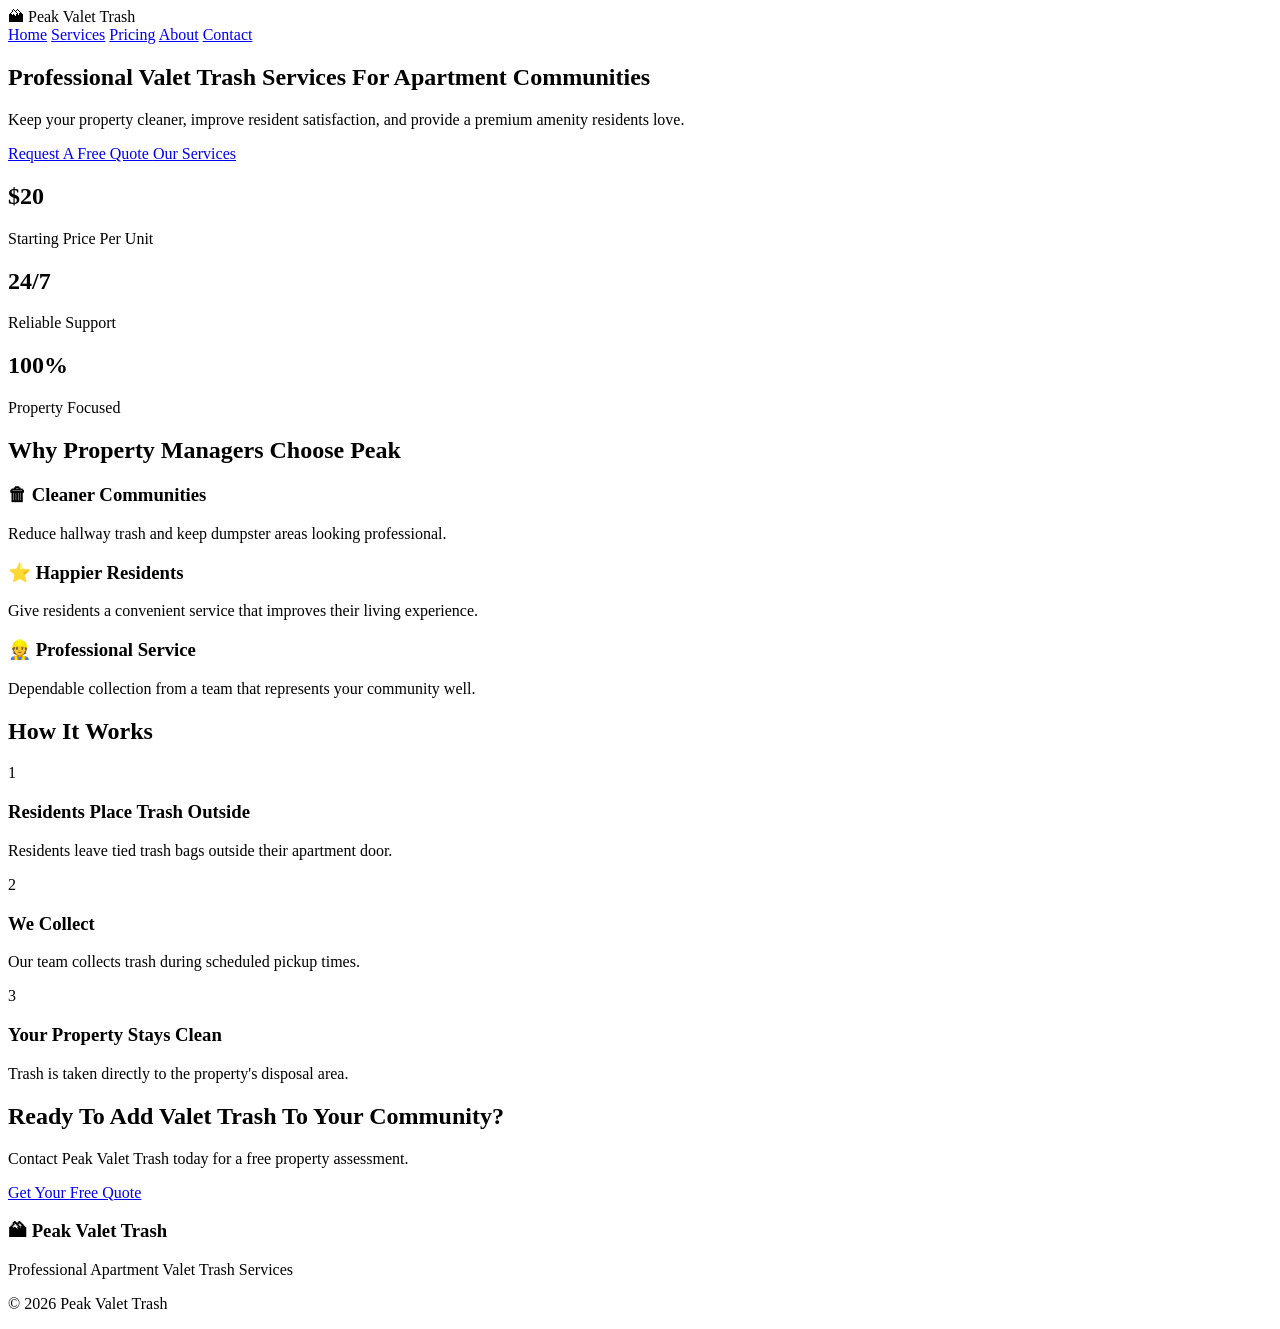
==== index.html @ cb6a3ab1 "Add files via upload" ====
<!DOCTYPE html>
<html lang="en">

<head>

<meta charset="UTF-8">
<meta name="viewport" content="width=device-width, initial-scale=1.0">

<title>Peak Valet Trash | Apartment Valet Trash Services</title>

<link rel="stylesheet" href="css/style.css">

</head>


<body>


<header>

<div class="logo">
🏔 Peak Valet Trash
</div>


<nav>

<a href="index.html">Home</a>
<a href="services.html">Services</a>
<a href="pricing.html">Pricing</a>
<a href="about.html">About</a>
<a href="contact.html">Contact</a>

</nav>

</header>



<section class="hero">


<div class="hero-content">

<h1>
Professional Valet Trash Services For Apartment Communities
</h1>


<p>
Keep your property cleaner, improve resident satisfaction,
and provide a premium amenity residents love.
</p>


<div class="hero-buttons">

<a href="contact.html" class="btn">
Request A Free Quote
</a>


<a href="services.html" class="btn-outline">
Our Services
</a>

</div>


</div>


</section>




<section class="stats">


<div>
<h2>$20</h2>
<p>Starting Price Per Unit</p>
</div>


<div>
<h2>24/7</h2>
<p>Reliable Support</p>
</div>


<div>
<h2>100%</h2>
<p>Property Focused</p>
</div>


</section>




<section class="section">


<h2>
Why Property Managers Choose Peak
</h2>


<div class="cards">


<div class="card">

<h3>
🗑 Cleaner Communities
</h3>

<p>
Reduce hallway trash and keep dumpster areas looking professional.
</p>

</div>



<div class="card">

<h3>
⭐ Happier Residents
</h3>

<p>
Give residents a convenient service that improves their living experience.
</p>

</div>




<div class="card">

<h3>
👷 Professional Service
</h3>

<p>
Dependable collection from a team that represents your community well.
</p>

</div>



</div>


</section>






<section class="dark-section">


<h2>
How It Works
</h2>


<div class="steps">


<div>

<span>1</span>

<h3>
Residents Place Trash Outside
</h3>

<p>
Residents leave tied trash bags outside their apartment door.
</p>

</div>



<div>

<span>2</span>

<h3>
We Collect
</h3>

<p>
Our team collects trash during scheduled pickup times.
</p>

</div>




<div>

<span>3</span>

<h3>
Your Property Stays Clean
</h3>

<p>
Trash is taken directly to the property's disposal area.
</p>

</div>


</div>


</section>






<section class="quote">


<h2>
Ready To Add Valet Trash To Your Community?
</h2>


<p>
Contact Peak Valet Trash today for a free property assessment.
</p>


<a href="contact.html" class="btn">
Get Your Free Quote
</a>


</section>





<footer>


<h3>
🏔 Peak Valet Trash
</h3>


<p>
Professional Apartment Valet Trash Services
</p>


<p>
© 2026 Peak Valet Trash
</p>


</footer>



<script src="js/script.js"></script>


</body>

</html>
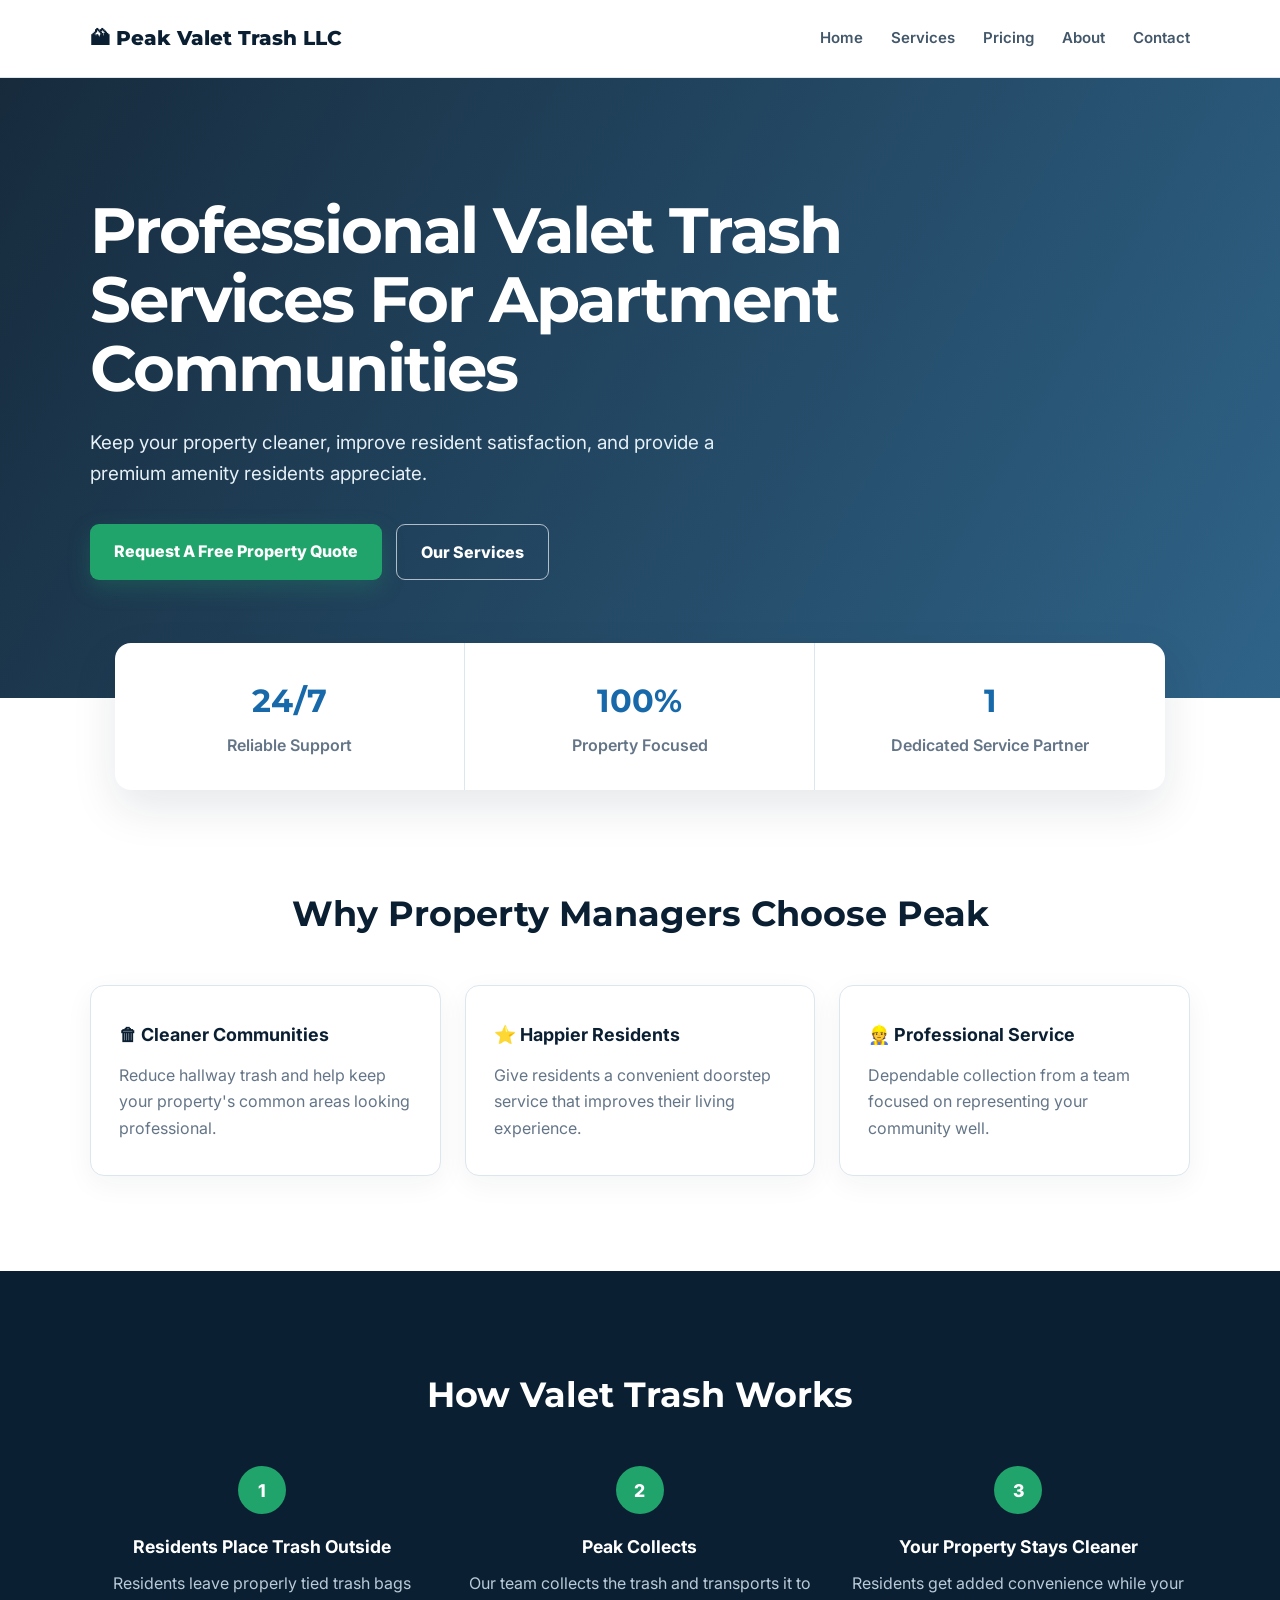
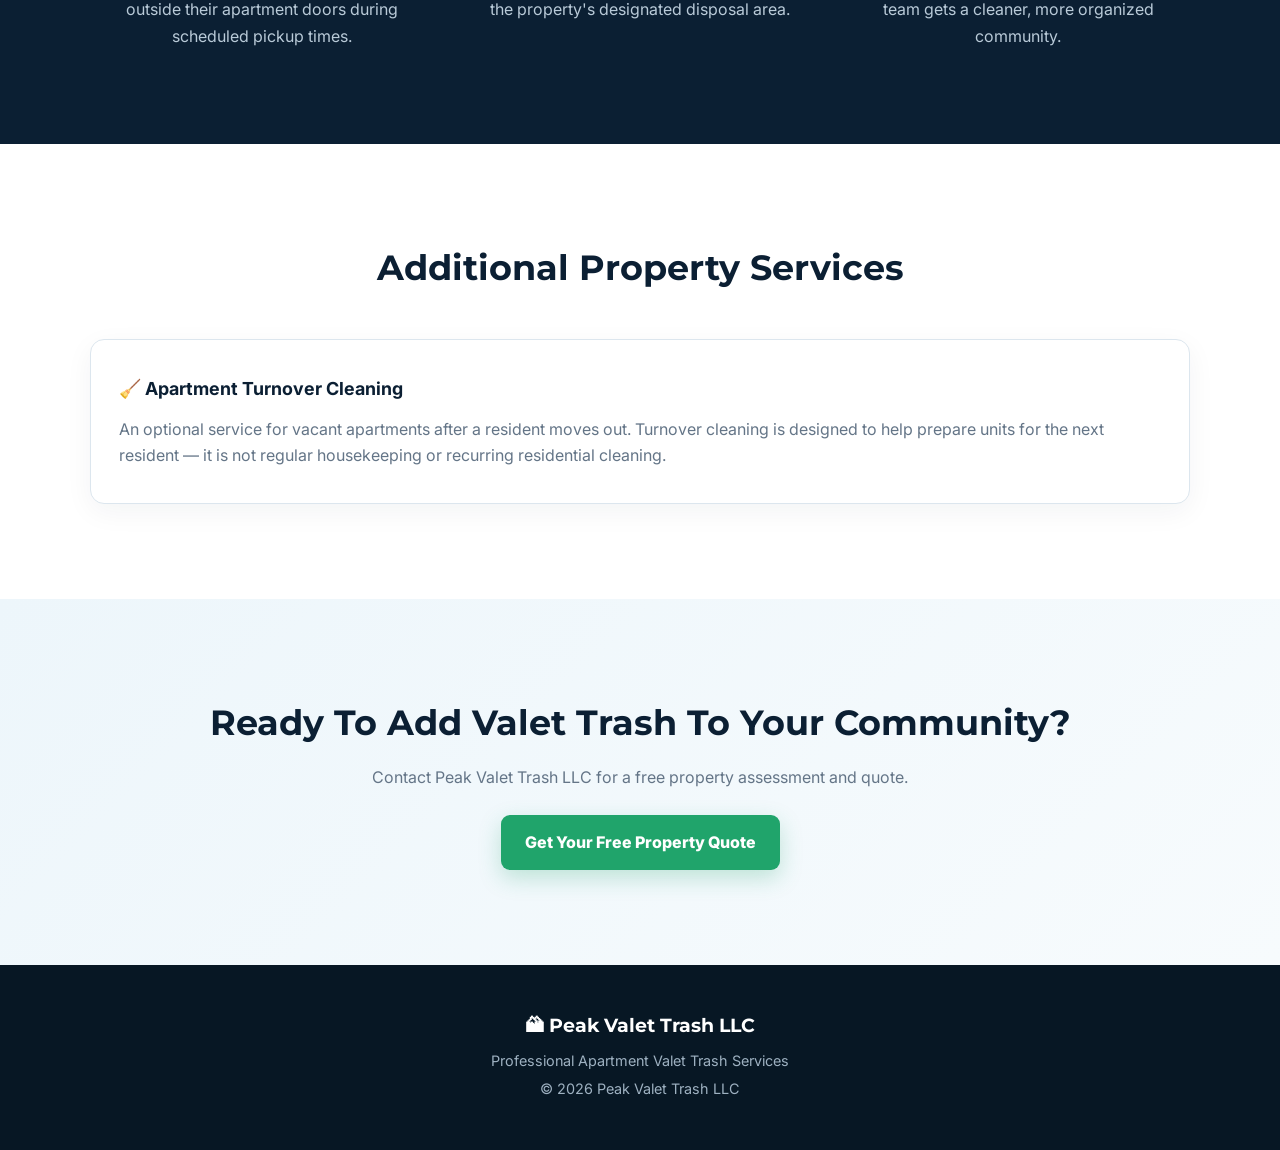
==== commit 580df6fa: "Update index.html for Peak Valet Trash LLC services" ====
--- a/index.html
+++ b/index.html
@@ -1,288 +1,77 @@
-<!DOCTYPE html>
-<html lang="en">
-
-<head>
-
-<meta charset="UTF-8">
-<meta name="viewport" content="width=device-width, initial-scale=1.0">
-
-<title>Peak Valet Trash | Apartment Valet Trash Services</title>
-
-<link rel="stylesheet" href="css/style.css">
-
-</head>
-
-
-<body>
-
-
-<header>
-
-<div class="logo">
-🏔 Peak Valet Trash
-</div>
-
-
-<nav>
-
-<a href="index.html">Home</a>
-<a href="services.html">Services</a>
-<a href="pricing.html">Pricing</a>
-<a href="about.html">About</a>
-<a href="contact.html">Contact</a>
-
-</nav>
-
-</header>
-
-
-
-<section class="hero">
-
-
-<div class="hero-content">
-
-<h1>
-Professional Valet Trash Services For Apartment Communities
-</h1>
-
-
-<p>
-Keep your property cleaner, improve resident satisfaction,
-and provide a premium amenity residents love.
-</p>
-
-
-<div class="hero-buttons">
-
-<a href="contact.html" class="btn">
-Request A Free Quote
-</a>
-
-
-<a href="services.html" class="btn-outline">
-Our Services
-</a>
-
-</div>
-
-
-</div>
-
-
-</section>
-
-
-
-
-<section class="stats">
-
-
-<div>
-<h2>$20</h2>
-<p>Starting Price Per Unit</p>
-</div>
-
-
-<div>
-<h2>24/7</h2>
-<p>Reliable Support</p>
-</div>
-
-
-<div>
-<h2>100%</h2>
-<p>Property Focused</p>
-</div>
-
-
-</section>
-
-
-
-
-<section class="section">
-
-
-<h2>
-Why Property Managers Choose Peak
-</h2>
-
-
-<div class="cards">
-
-
-<div class="card">
-
-<h3>
-🗑 Cleaner Communities
-</h3>
-
-<p>
-Reduce hallway trash and keep dumpster areas looking professional.
-</p>
-
-</div>
-
-
-
-<div class="card">
-
-<h3>
-⭐ Happier Residents
-</h3>
-
-<p>
-Give residents a convenient service that improves their living experience.
-</p>
-
-</div>
-
-
-
-
-<div class="card">
-
-<h3>
-👷 Professional Service
-</h3>
-
-<p>
-Dependable collection from a team that represents your community well.
-</p>
-
-</div>
-
-
-
-</div>
-
-
-</section>
-
-
-
-
-
-
-<section class="dark-section">
-
-
-<h2>
-How It Works
-</h2>
-
-
-<div class="steps">
-
-
-<div>
-
-<span>1</span>
-
-<h3>
-Residents Place Trash Outside
-</h3>
-
-<p>
-Residents leave tied trash bags outside their apartment door.
-</p>
-
-</div>
-
-
-
-<div>
-
-<span>2</span>
-
-<h3>
-We Collect
-</h3>
-
-<p>
-Our team collects trash during scheduled pickup times.
-</p>
-
-</div>
-
-
-
-
-<div>
-
-<span>3</span>
-
-<h3>
-Your Property Stays Clean
-</h3>
-
-<p>
-Trash is taken directly to the property's disposal area.
-</p>
-
-</div>
-
-
-</div>
-
-
-</section>
-
-
-
-
-
-
-<section class="quote">
-
-
-<h2>
-Ready To Add Valet Trash To Your Community?
-</h2>
-
-
-<p>
-Contact Peak Valet Trash today for a free property assessment.
-</p>
-
-
-<a href="contact.html" class="btn">
-Get Your Free Quote
-</a>
-
-
-</section>
-
-
-
-
-
-<footer>
-
-
-<h3>
-🏔 Peak Valet Trash
-</h3>
-
-
-<p>
-Professional Apartment Valet Trash Services
-</p>
-
-
-<p>
-© 2026 Peak Valet Trash
-</p>
-
-
-</footer>
-
-
-
-<script src="js/script.js"></script>
-
-
-</body>
-
-</html>
+<!DOCTYPE html>
+<html lang="en">
+<head>
+<meta charset="UTF-8">
+<meta name="viewport" content="width=device-width, initial-scale=1.0">
+<title>Peak Valet Trash LLC | Apartment Valet Trash Services</title>
+<link rel="stylesheet" href="css/style.css">
+</head>
+<body>
+<header>
+<div class="logo">🏔 Peak Valet Trash LLC</div>
+<nav>
+<a href="index.html">Home</a>
+<a href="services.html">Services</a>
+<a href="pricing.html">Pricing</a>
+<a href="about.html">About</a>
+<a href="contact.html">Contact</a>
+</nav>
+</header>
+
+<section class="hero">
+<div class="hero-content">
+<h1>Professional Valet Trash Services For Apartment Communities</h1>
+<p>Keep your property cleaner, improve resident satisfaction, and provide a premium amenity residents appreciate.</p>
+<div class="hero-buttons">
+<a href="contact.html" class="btn">Request A Free Property Quote</a>
+<a href="services.html" class="btn-outline">Our Services</a>
+</div>
+</div>
+</section>
+
+<section class="stats">
+<div><h2>24/7</h2><p>Reliable Support</p></div>
+<div><h2>100%</h2><p>Property Focused</p></div>
+<div><h2>1</h2><p>Dedicated Service Partner</p></div>
+</section>
+
+<section class="section">
+<h2>Why Property Managers Choose Peak</h2>
+<div class="cards">
+<div class="card"><h3>🗑 Cleaner Communities</h3><p>Reduce hallway trash and help keep your property's common areas looking professional.</p></div>
+<div class="card"><h3>⭐ Happier Residents</h3><p>Give residents a convenient doorstep service that improves their living experience.</p></div>
+<div class="card"><h3>👷 Professional Service</h3><p>Dependable collection from a team focused on representing your community well.</p></div>
+</div>
+</section>
+
+<section class="dark-section">
+<h2>How Valet Trash Works</h2>
+<div class="steps">
+<div><span>1</span><h3>Residents Place Trash Outside</h3><p>Residents leave properly tied trash bags outside their apartment doors during scheduled pickup times.</p></div>
+<div><span>2</span><h3>Peak Collects</h3><p>Our team collects the trash and transports it to the property's designated disposal area.</p></div>
+<div><span>3</span><h3>Your Property Stays Cleaner</h3><p>Residents get added convenience while your team gets a cleaner, more organized community.</p></div>
+</div>
+</section>
+
+<section class="section">
+<h2>Additional Property Services</h2>
+<div class="card">
+<h3>🧹 Apartment Turnover Cleaning</h3>
+<p>An optional service for vacant apartments after a resident moves out. Turnover cleaning is designed to help prepare units for the next resident — it is not regular housekeeping or recurring residential cleaning.</p>
+</div>
+</section>
+
+<section class="quote">
+<h2>Ready To Add Valet Trash To Your Community?</h2>
+<p>Contact Peak Valet Trash LLC for a free property assessment and quote.</p>
+<a href="contact.html" class="btn">Get Your Free Property Quote</a>
+</section>
+
+<footer>
+<h3>🏔 Peak Valet Trash LLC</h3>
+<p>Professional Apartment Valet Trash Services</p>
+<p>© 2026 Peak Valet Trash LLC</p>
+</footer>
+<script src="js/script.js"></script>
+</body>
+</html>
--- a/css/style.css
+++ b/css/style.css
@@ -0,0 +1,76 @@
+@import url('https://fonts.googleapis.com/css2?family=Inter:wght@400;500;600;700;800&family=Montserrat:wght@700;800&display=swap');
+
+:root{
+  --navy:#0b1f33;
+  --blue:#1769aa;
+  --light:#f4f8fb;
+  --white:#fff;
+  --text:#233547;
+  --muted:#647587;
+  --line:#dce6ee;
+  --accent:#20a46b;
+  --shadow:0 18px 45px rgba(11,31,51,.10);
+}
+*{box-sizing:border-box;margin:0;padding:0}
+html{scroll-behavior:smooth}
+body{font-family:Inter,Arial,sans-serif;color:var(--text);background:#fff;line-height:1.65}
+a{text-decoration:none;color:inherit}
+header{height:78px;display:flex;align-items:center;justify-content:space-between;padding:0 7%;background:rgba(255,255,255,.97);border-bottom:1px solid var(--line);position:sticky;top:0;z-index:20;backdrop-filter:blur(10px)}
+.logo{font-family:Montserrat,sans-serif;font-size:1.25rem;font-weight:800;color:var(--navy);white-space:nowrap}
+nav{display:flex;gap:28px;align-items:center}
+nav a{font-weight:600;color:#43576a;font-size:.94rem;transition:.2s}
+nav a:hover{color:var(--blue)}
+.hero{min-height:620px;display:flex;align-items:center;padding:90px 7%;background:linear-gradient(120deg,rgba(8,29,48,.94),rgba(18,78,120,.88)),url('../images/apartment.jpg') center/cover}
+.hero-content{max-width:760px;color:white}
+.hero h1{font-family:Montserrat,sans-serif;font-size:clamp(2.5rem,5vw,4.5rem);line-height:1.08;letter-spacing:-2px;margin-bottom:24px}
+.hero p{font-size:1.18rem;color:#e6f0f7;max-width:650px;margin-bottom:34px}
+.hero-buttons{display:flex;gap:14px;flex-wrap:wrap}
+.btn,.btn-outline{display:inline-block;padding:14px 24px;border-radius:9px;font-weight:800;transition:.2s}
+.btn{background:var(--accent);color:#fff;box-shadow:0 8px 22px rgba(32,164,107,.25)}
+.btn:hover{transform:translateY(-2px);filter:brightness(1.05)}
+.btn-outline{border:1px solid rgba(255,255,255,.65);color:#fff}
+.btn-outline:hover{background:#fff;color:var(--navy)}
+.stats{display:grid;grid-template-columns:repeat(3,1fr);max-width:1050px;margin:-55px auto 0;position:relative;background:#fff;border-radius:16px;box-shadow:var(--shadow);overflow:hidden}
+.stats div{padding:32px;text-align:center;border-right:1px solid var(--line)}
+.stats div:last-child{border:0}
+.stats h2{font-family:Montserrat,sans-serif;font-size:2rem;color:var(--blue);margin-bottom:4px}
+.stats p{color:var(--muted);font-weight:600}
+.section,.dark-section,.quote{padding:95px 7%;text-align:center}
+.section h2,.dark-section h2,.quote h2{font-family:Montserrat,sans-serif;font-size:2.2rem;color:var(--navy);margin-bottom:42px}
+.cards{max-width:1100px;margin:auto;display:grid;grid-template-columns:repeat(3,1fr);gap:24px}
+.card{padding:34px 28px;border:1px solid var(--line);border-radius:14px;text-align:left;background:#fff;box-shadow:0 8px 28px rgba(11,31,51,.05);transition:.2s}
+.card:hover{transform:translateY(-5px);box-shadow:var(--shadow)}
+.card h3{font-size:1.12rem;color:var(--navy);margin-bottom:12px}
+.card p{color:var(--muted)}
+.dark-section{background:var(--navy);color:#fff}
+.dark-section h2{color:#fff}
+.steps{max-width:1100px;margin:auto;display:grid;grid-template-columns:repeat(3,1fr);gap:35px}
+.steps div{position:relative}
+.steps span{display:inline-flex;width:48px;height:48px;align-items:center;justify-content:center;border-radius:50%;background:var(--accent);font-weight:800;font-size:1.1rem;margin-bottom:18px}
+.steps h3{font-size:1.1rem;margin-bottom:9px}
+.steps p{color:#b9cad8}
+.quote{background:linear-gradient(135deg,#edf6fb,#f7fbfd)}
+.quote h2{margin-bottom:12px}
+.quote p{color:var(--muted);margin-bottom:25px}
+footer{background:#071724;color:#9eb1c1;text-align:center;padding:45px 7%}
+footer h3{font-family:Montserrat,sans-serif;color:#fff;font-size:1.2rem;margin-bottom:8px}
+footer p{font-size:.9rem;margin:4px}
+@media(max-width:800px){
+ header{height:auto;min-height:72px;padding:16px 5%;align-items:flex-start;gap:15px}
+ nav{gap:10px 16px;flex-wrap:wrap;justify-content:flex-end}
+ nav a{font-size:.82rem}
+ .hero{min-height:570px;padding:75px 6%}
+ .hero h1{letter-spacing:-1px}
+ .stats{margin:0 5%;grid-template-columns:1fr}
+ .stats div{border-right:0;border-bottom:1px solid var(--line);padding:22px}
+ .cards,.steps{grid-template-columns:1fr}
+ .section,.dark-section,.quote{padding:70px 6%}
+}
+@media(max-width:520px){
+ header{display:block;text-align:center}
+ .logo{margin-bottom:10px}
+ nav{justify-content:center}
+ .hero-buttons{flex-direction:column;align-items:stretch}
+ .btn,.btn-outline{text-align:center}
+ .hero p{font-size:1rem}
+}
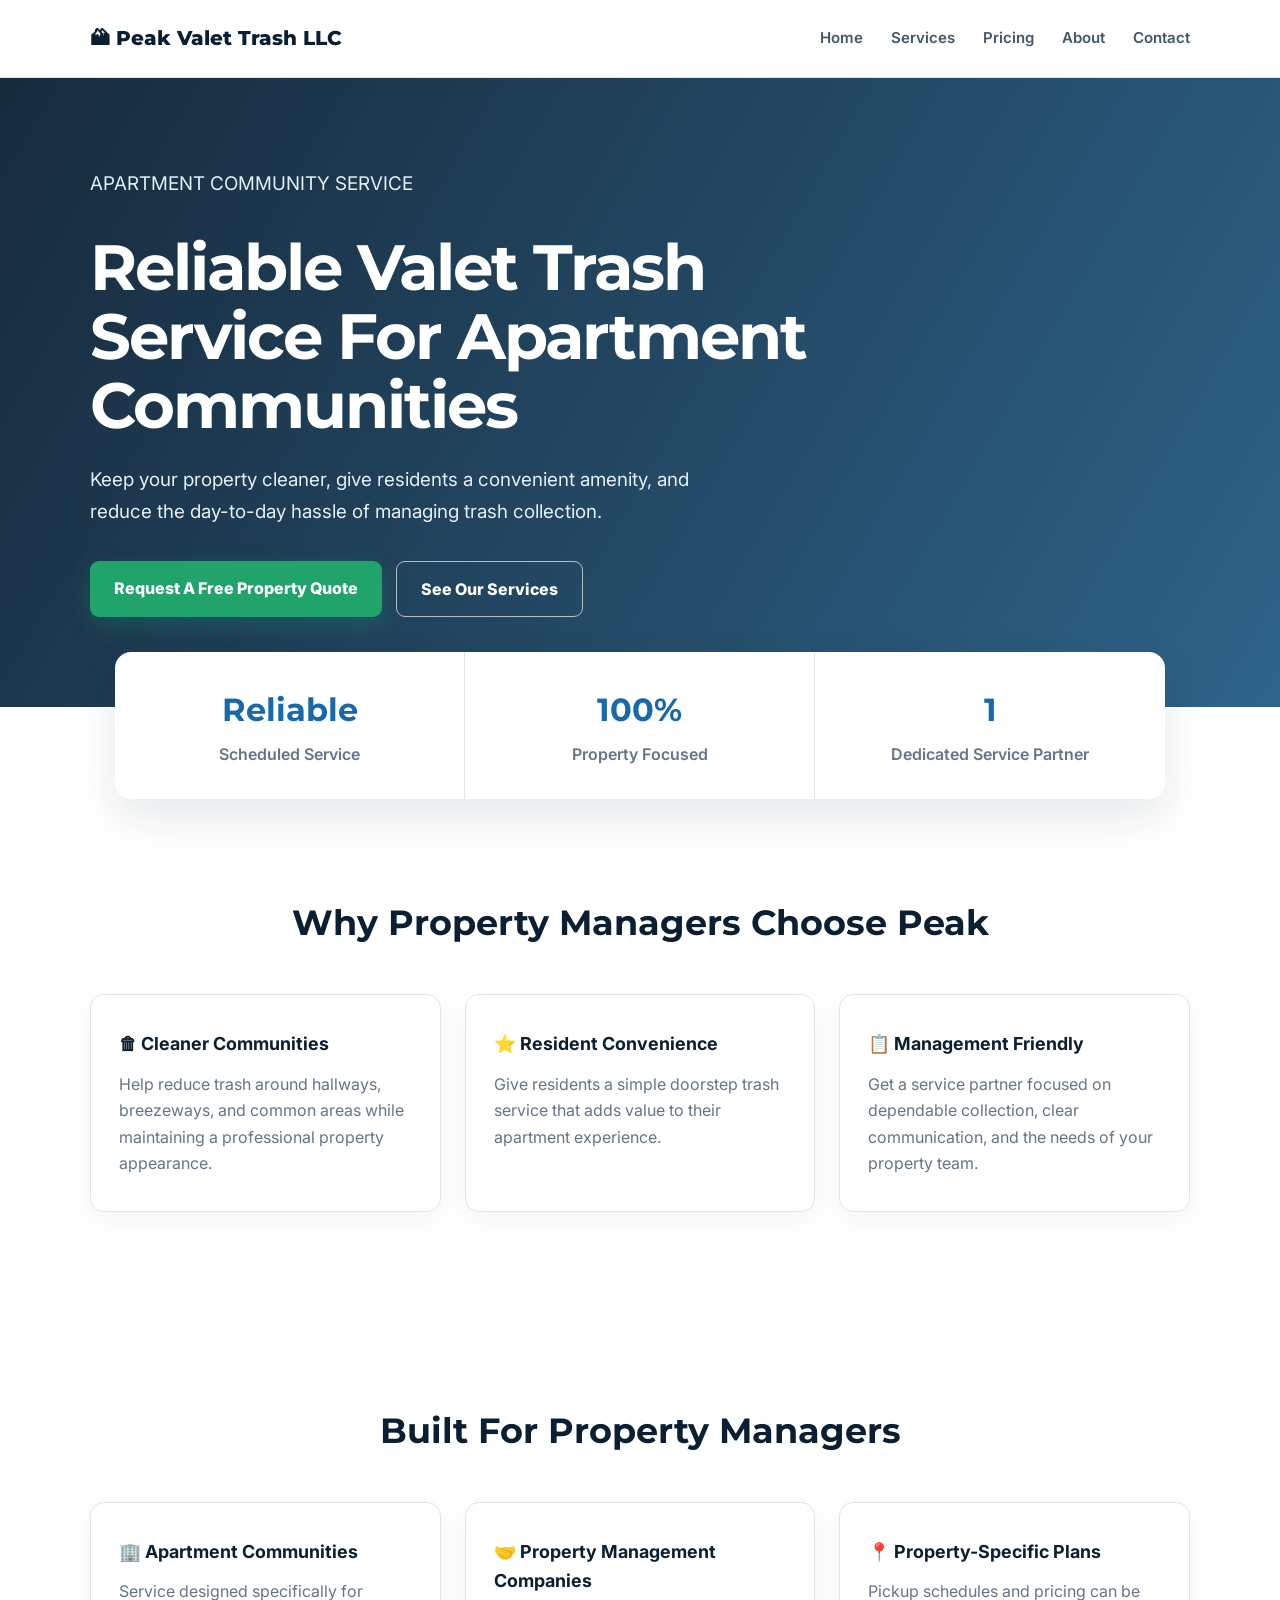
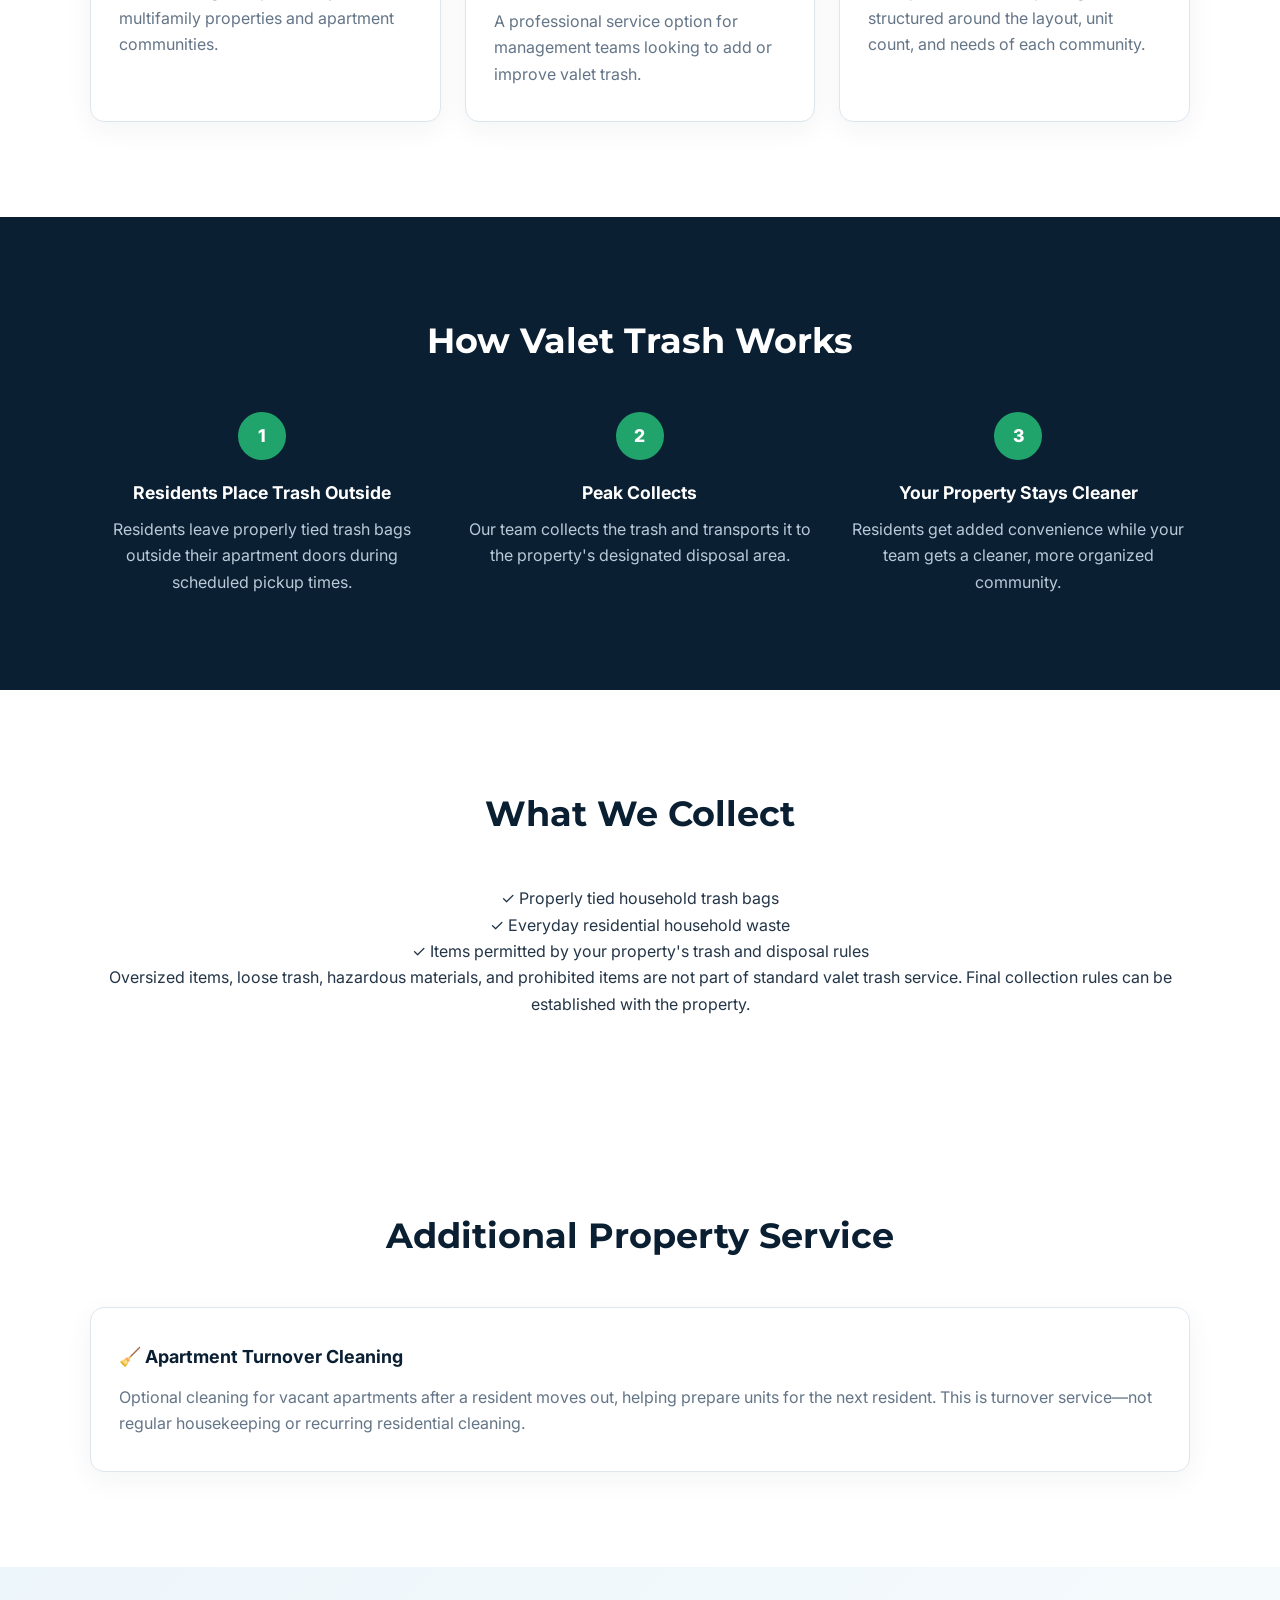
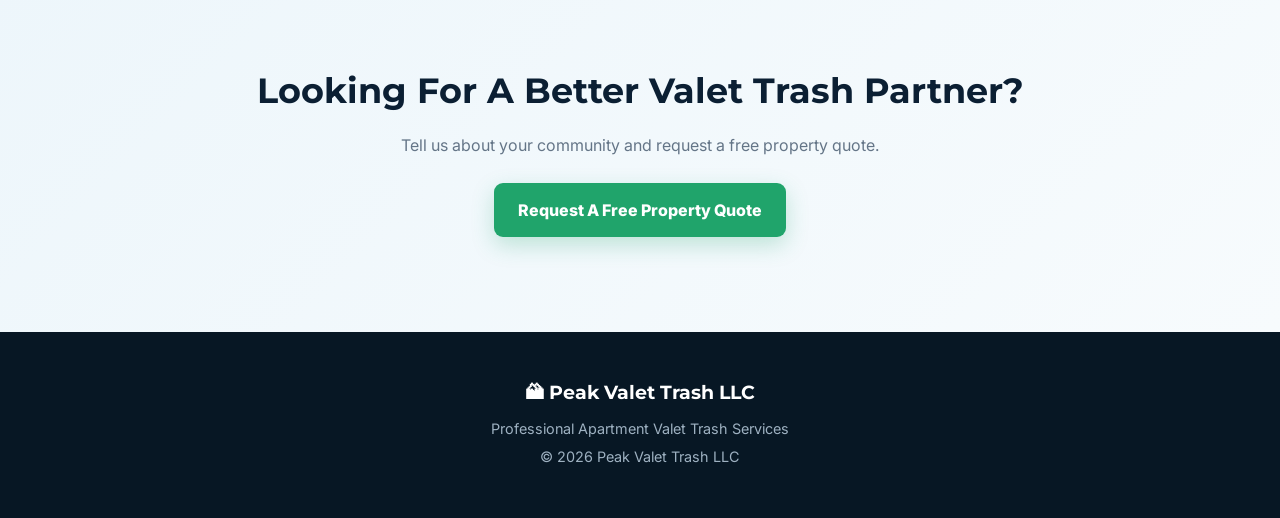
==== commit 32eb0fad: "Strengthen homepage for apartment property managers" ====
--- a/index.html
+++ b/index.html
@@ -20,17 +20,18 @@
 
 <section class="hero">
 <div class="hero-content">
-<h1>Professional Valet Trash Services For Apartment Communities</h1>
-<p>Keep your property cleaner, improve resident satisfaction, and provide a premium amenity residents appreciate.</p>
+<p class="eyebrow">APARTMENT COMMUNITY SERVICE</p>
+<h1>Reliable Valet Trash Service For Apartment Communities</h1>
+<p>Keep your property cleaner, give residents a convenient amenity, and reduce the day-to-day hassle of managing trash collection.</p>
 <div class="hero-buttons">
 <a href="contact.html" class="btn">Request A Free Property Quote</a>
-<a href="services.html" class="btn-outline">Our Services</a>
+<a href="services.html" class="btn-outline">See Our Services</a>
 </div>
 </div>
 </section>
 
 <section class="stats">
-<div><h2>24/7</h2><p>Reliable Support</p></div>
+<div><h2>Reliable</h2><p>Scheduled Service</p></div>
 <div><h2>100%</h2><p>Property Focused</p></div>
 <div><h2>1</h2><p>Dedicated Service Partner</p></div>
 </section>
@@ -38,9 +39,18 @@
 <section class="section">
 <h2>Why Property Managers Choose Peak</h2>
 <div class="cards">
-<div class="card"><h3>🗑 Cleaner Communities</h3><p>Reduce hallway trash and help keep your property's common areas looking professional.</p></div>
-<div class="card"><h3>⭐ Happier Residents</h3><p>Give residents a convenient doorstep service that improves their living experience.</p></div>
-<div class="card"><h3>👷 Professional Service</h3><p>Dependable collection from a team focused on representing your community well.</p></div>
+<div class="card"><h3>🗑 Cleaner Communities</h3><p>Help reduce trash around hallways, breezeways, and common areas while maintaining a professional property appearance.</p></div>
+<div class="card"><h3>⭐ Resident Convenience</h3><p>Give residents a simple doorstep trash service that adds value to their apartment experience.</p></div>
+<div class="card"><h3>📋 Management Friendly</h3><p>Get a service partner focused on dependable collection, clear communication, and the needs of your property team.</p></div>
+</div>
+</section>
+
+<section class="section light-section">
+<h2>Built For Property Managers</h2>
+<div class="cards">
+<div class="card"><h3>🏢 Apartment Communities</h3><p>Service designed specifically for multifamily properties and apartment communities.</p></div>
+<div class="card"><h3>🤝 Property Management Companies</h3><p>A professional service option for management teams looking to add or improve valet trash.</p></div>
+<div class="card"><h3>📍 Property-Specific Plans</h3><p>Pickup schedules and pricing can be structured around the layout, unit count, and needs of each community.</p></div>
 </div>
 </section>
 
@@ -54,17 +64,27 @@
 </section>
 
 <section class="section">
-<h2>Additional Property Services</h2>
-<div class="card">
+<h2>What We Collect</h2>
+<div class="collection-list">
+<div>✓ Properly tied household trash bags</div>
+<div>✓ Everyday residential household waste</div>
+<div>✓ Items permitted by your property's trash and disposal rules</div>
+</div>
+<p class="section-note">Oversized items, loose trash, hazardous materials, and prohibited items are not part of standard valet trash service. Final collection rules can be established with the property.</p>
+</section>
+
+<section class="section light-section">
+<h2>Additional Property Service</h2>
+<div class="card centered-card">
 <h3>🧹 Apartment Turnover Cleaning</h3>
-<p>An optional service for vacant apartments after a resident moves out. Turnover cleaning is designed to help prepare units for the next resident — it is not regular housekeeping or recurring residential cleaning.</p>
+<p>Optional cleaning for vacant apartments after a resident moves out, helping prepare units for the next resident. This is turnover service—not regular housekeeping or recurring residential cleaning.</p>
 </div>
 </section>
 
 <section class="quote">
-<h2>Ready To Add Valet Trash To Your Community?</h2>
-<p>Contact Peak Valet Trash LLC for a free property assessment and quote.</p>
-<a href="contact.html" class="btn">Get Your Free Property Quote</a>
+<h2>Looking For A Better Valet Trash Partner?</h2>
+<p>Tell us about your community and request a free property quote.</p>
+<a href="contact.html" class="btn">Request A Free Property Quote</a>
 </section>
 
 <footer>
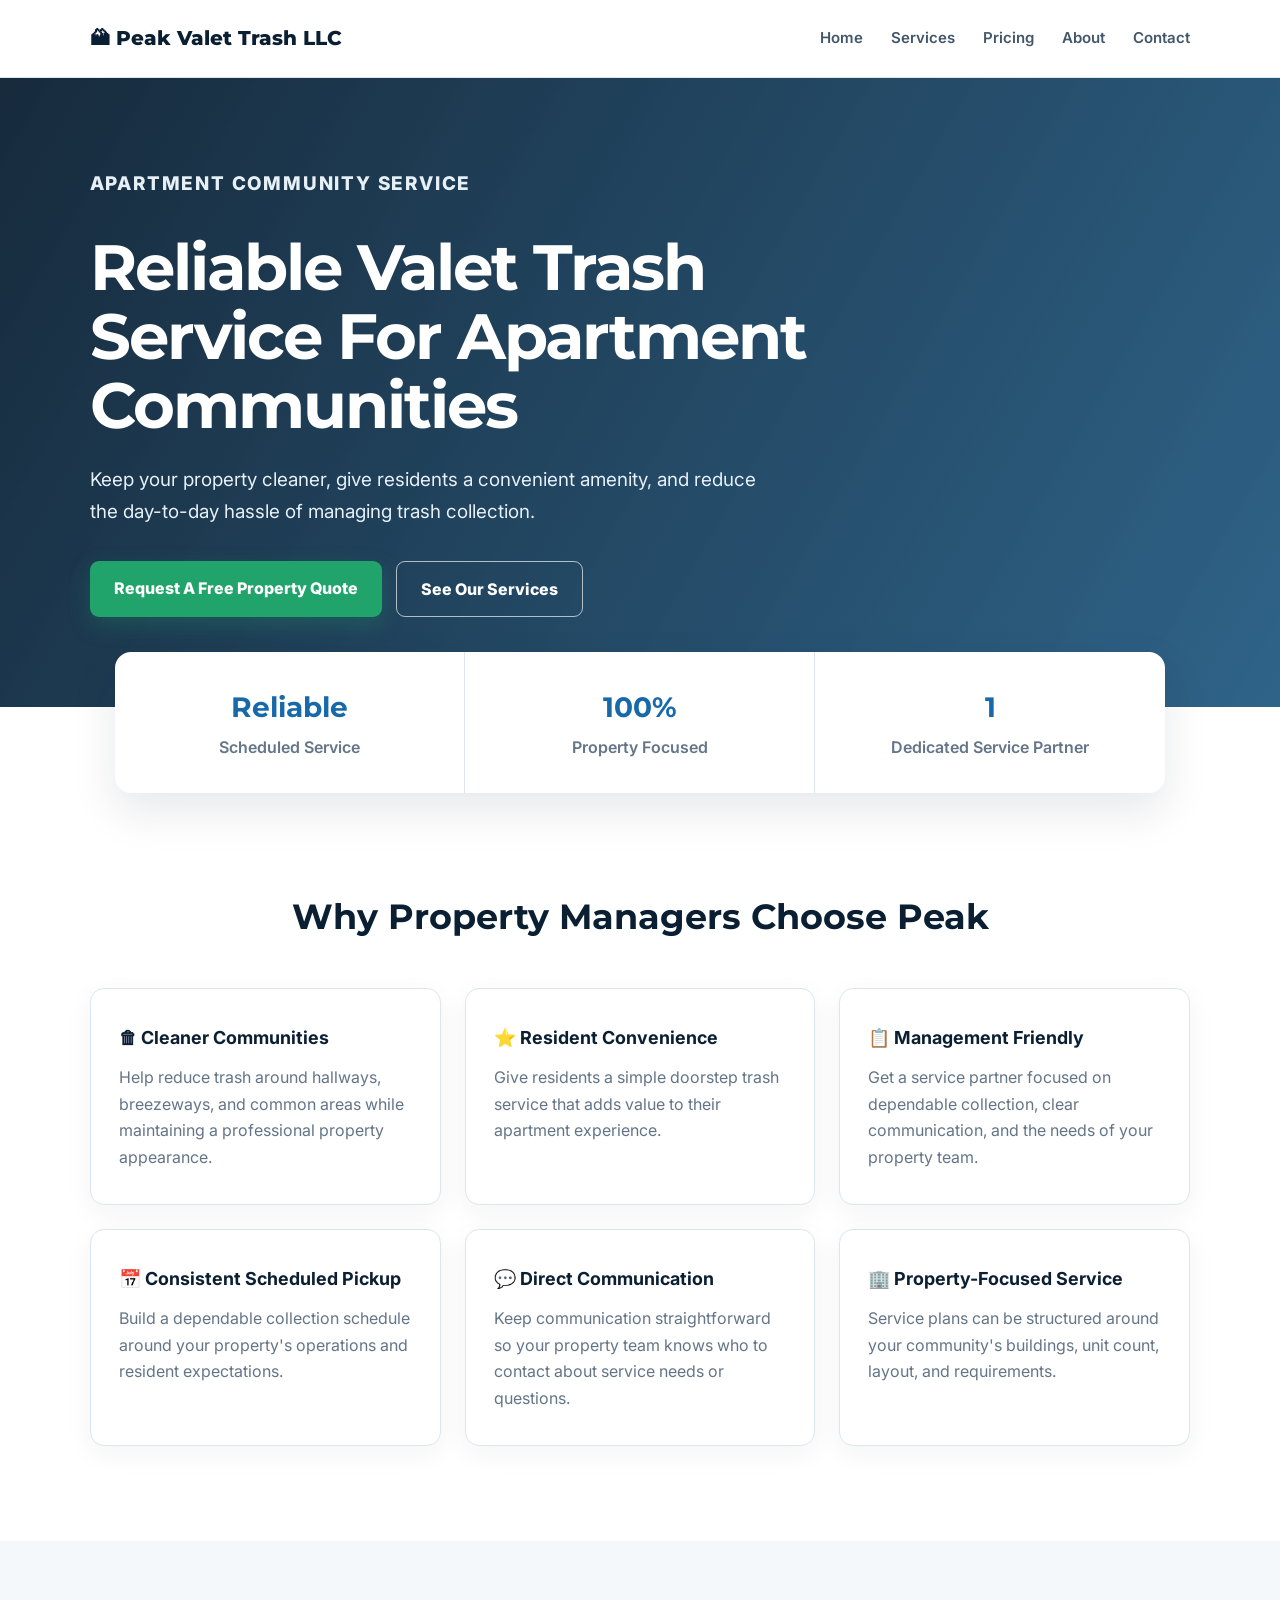
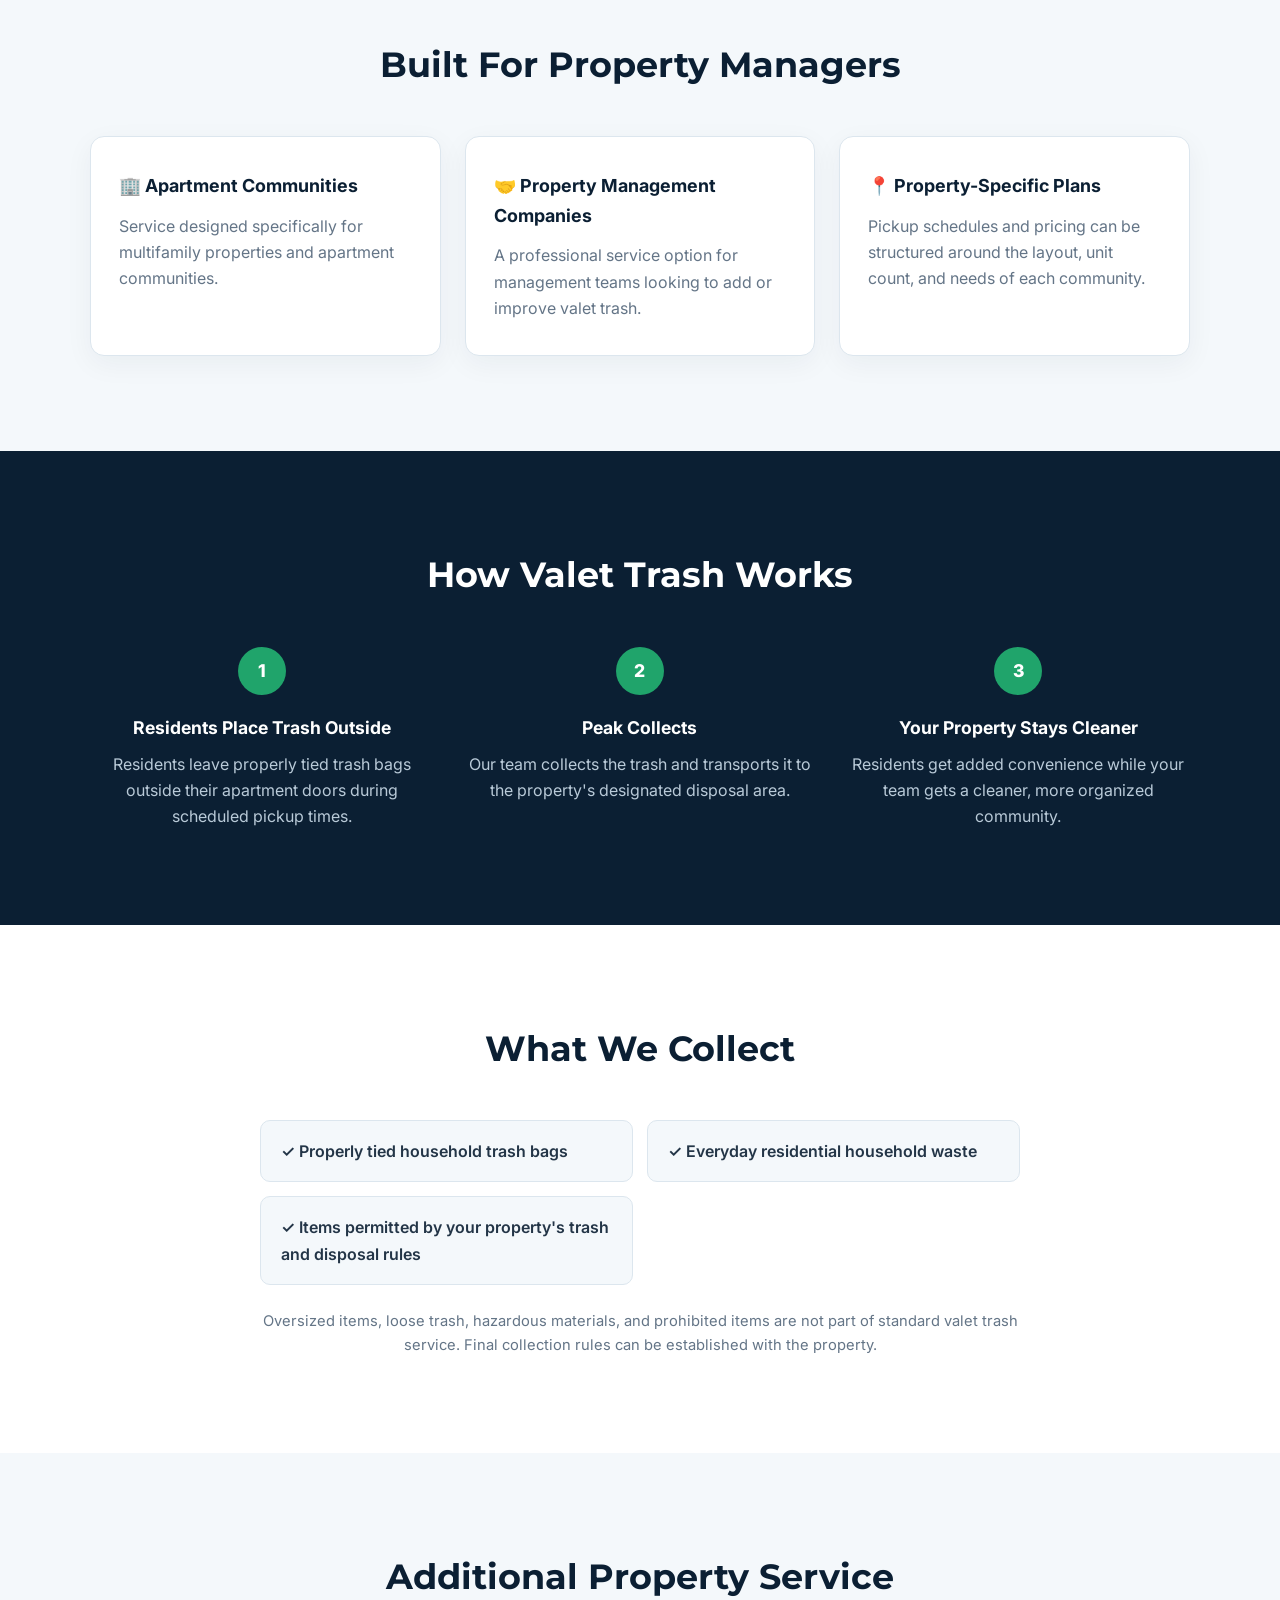
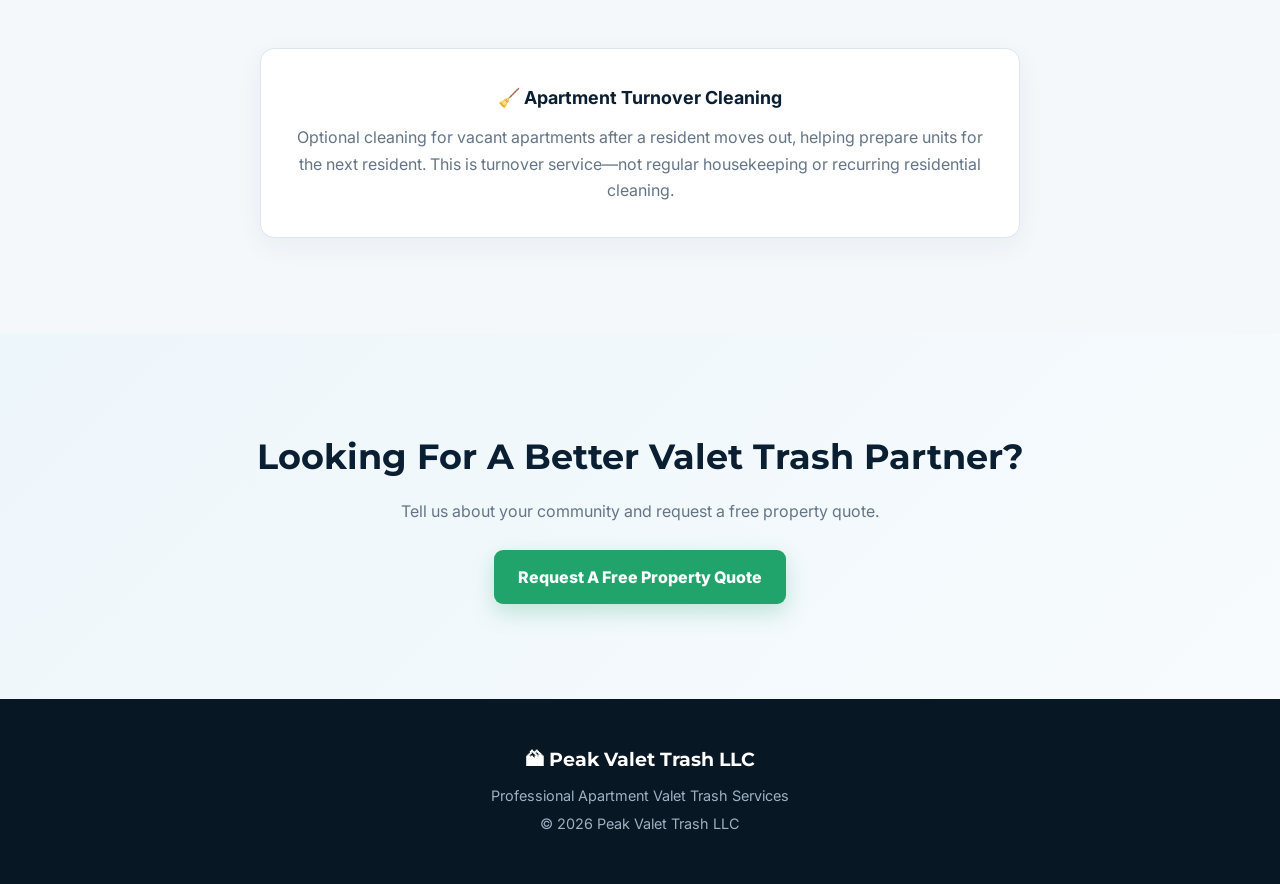
==== commit 30312403: "Strengthen property manager benefits" ====
--- a/index.html
+++ b/index.html
@@ -42,6 +42,9 @@
 <div class="card"><h3>🗑 Cleaner Communities</h3><p>Help reduce trash around hallways, breezeways, and common areas while maintaining a professional property appearance.</p></div>
 <div class="card"><h3>⭐ Resident Convenience</h3><p>Give residents a simple doorstep trash service that adds value to their apartment experience.</p></div>
 <div class="card"><h3>📋 Management Friendly</h3><p>Get a service partner focused on dependable collection, clear communication, and the needs of your property team.</p></div>
+<div class="card"><h3>📅 Consistent Scheduled Pickup</h3><p>Build a dependable collection schedule around your property's operations and resident expectations.</p></div>
+<div class="card"><h3>💬 Direct Communication</h3><p>Keep communication straightforward so your property team knows who to contact about service needs or questions.</p></div>
+<div class="card"><h3>🏢 Property-Focused Service</h3><p>Service plans can be structured around your community's buildings, unit count, layout, and requirements.</p></div>
 </div>
 </section>
 
--- a/css/style.css
+++ b/css/style.css
@@ -1,16 +1,6 @@
 @import url('https://fonts.googleapis.com/css2?family=Inter:wght@400;500;600;700;800&family=Montserrat:wght@700;800&display=swap');
 
-:root{
-  --navy:#0b1f33;
-  --blue:#1769aa;
-  --light:#f4f8fb;
-  --white:#fff;
-  --text:#233547;
-  --muted:#647587;
-  --line:#dce6ee;
-  --accent:#20a46b;
-  --shadow:0 18px 45px rgba(11,31,51,.10);
-}
+:root{--navy:#0b1f33;--blue:#1769aa;--light:#f4f8fb;--white:#fff;--text:#233547;--muted:#647587;--line:#dce6ee;--accent:#20a46b;--shadow:0 18px 45px rgba(11,31,51,.10)}
 *{box-sizing:border-box;margin:0;padding:0}
 html{scroll-behavior:smooth}
 body{font-family:Inter,Arial,sans-serif;color:var(--text);background:#fff;line-height:1.65}
@@ -21,27 +11,31 @@
 nav a{font-weight:600;color:#43576a;font-size:.94rem;transition:.2s}
 nav a:hover{color:var(--blue)}
 .hero{min-height:620px;display:flex;align-items:center;padding:90px 7%;background:linear-gradient(120deg,rgba(8,29,48,.94),rgba(18,78,120,.88)),url('../images/apartment.jpg') center/cover}
-.hero-content{max-width:760px;color:white}
+.hero-small{min-height:440px}
+.hero-content{max-width:800px;color:white}
+.eyebrow{font-size:.82rem;letter-spacing:1.8px;font-weight:800;color:#bdebd5;margin-bottom:15px}
 .hero h1{font-family:Montserrat,sans-serif;font-size:clamp(2.5rem,5vw,4.5rem);line-height:1.08;letter-spacing:-2px;margin-bottom:24px}
-.hero p{font-size:1.18rem;color:#e6f0f7;max-width:650px;margin-bottom:34px}
+.hero p{font-size:1.18rem;color:#e6f0f7;max-width:680px;margin-bottom:34px}
 .hero-buttons{display:flex;gap:14px;flex-wrap:wrap}
 .btn,.btn-outline{display:inline-block;padding:14px 24px;border-radius:9px;font-weight:800;transition:.2s}
-.btn{background:var(--accent);color:#fff;box-shadow:0 8px 22px rgba(32,164,107,.25)}
+.btn{background:var(--accent);color:#fff;box-shadow:0 8px 22px rgba(32,164,107,.25);border:0;cursor:pointer}
 .btn:hover{transform:translateY(-2px);filter:brightness(1.05)}
 .btn-outline{border:1px solid rgba(255,255,255,.65);color:#fff}
 .btn-outline:hover{background:#fff;color:var(--navy)}
 .stats{display:grid;grid-template-columns:repeat(3,1fr);max-width:1050px;margin:-55px auto 0;position:relative;background:#fff;border-radius:16px;box-shadow:var(--shadow);overflow:hidden}
 .stats div{padding:32px;text-align:center;border-right:1px solid var(--line)}
 .stats div:last-child{border:0}
-.stats h2{font-family:Montserrat,sans-serif;font-size:2rem;color:var(--blue);margin-bottom:4px}
+.stats h2{font-family:Montserrat,sans-serif;font-size:1.75rem;color:var(--blue);margin-bottom:4px}.price{font-family:Montserrat,sans-serif;font-size:3.2rem;line-height:1.15;color:var(--accent);margin:8px 0 12px}.pricing-list{margin:14px 0 0 20px;color:var(--muted)}.pricing-list li{margin:5px 0}.faq-grid{max-width:1000px;margin:auto;display:grid;grid-template-columns:1fr 1fr;gap:24px}.faq-grid .card{min-height:180px}
 .stats p{color:var(--muted);font-weight:600}
 .section,.dark-section,.quote{padding:95px 7%;text-align:center}
 .section h2,.dark-section h2,.quote h2{font-family:Montserrat,sans-serif;font-size:2.2rem;color:var(--navy);margin-bottom:42px}
+.light-section{background:var(--light)}
 .cards{max-width:1100px;margin:auto;display:grid;grid-template-columns:repeat(3,1fr);gap:24px}
 .card{padding:34px 28px;border:1px solid var(--line);border-radius:14px;text-align:left;background:#fff;box-shadow:0 8px 28px rgba(11,31,51,.05);transition:.2s}
 .card:hover{transform:translateY(-5px);box-shadow:var(--shadow)}
 .card h3{font-size:1.12rem;color:var(--navy);margin-bottom:12px}
 .card p{color:var(--muted)}
+.centered-card{max-width:760px;margin:auto;text-align:center}
 .dark-section{background:var(--navy);color:#fff}
 .dark-section h2{color:#fff}
 .steps{max-width:1100px;margin:auto;display:grid;grid-template-columns:repeat(3,1fr);gap:35px}
@@ -49,28 +43,47 @@
 .steps span{display:inline-flex;width:48px;height:48px;align-items:center;justify-content:center;border-radius:50%;background:var(--accent);font-weight:800;font-size:1.1rem;margin-bottom:18px}
 .steps h3{font-size:1.1rem;margin-bottom:9px}
 .steps p{color:#b9cad8}
+.collection-list{max-width:760px;margin:0 auto 24px;display:grid;grid-template-columns:1fr 1fr;gap:14px;text-align:left}
+.collection-list div{padding:17px 20px;background:var(--light);border:1px solid var(--line);border-radius:10px;font-weight:600}
+.section-note{max-width:760px;margin:auto;color:var(--muted);font-size:.92rem}
 .quote{background:linear-gradient(135deg,#edf6fb,#f7fbfd)}
 .quote h2{margin-bottom:12px}
 .quote p{color:var(--muted);margin-bottom:25px}
+.contact-section{text-align:left}
+.contact-intro{max-width:800px;margin:0 auto 35px;text-align:center}
+.contact-intro h2{margin-bottom:12px}
+.contact-intro p{color:var(--muted)}
+.quote-form{max-width:900px;margin:auto;padding:35px;background:#fff;border:1px solid var(--line);border-radius:16px;box-shadow:var(--shadow)}
+.form-grid{display:grid;grid-template-columns:1fr 1fr;gap:20px}
+.form-field,.quote-form>button{margin-top:20px}
+.quote-form label{display:block;font-weight:700;color:var(--navy);margin-bottom:7px}
+.quote-form label span{font-weight:500;color:var(--muted);font-size:.85rem}
+.quote-form input,.quote-form select,.quote-form textarea{width:100%;padding:13px 14px;border:1px solid #cbd8e2;border-radius:8px;font:inherit;color:var(--text);background:#fff}
+.quote-form input:focus,.quote-form select:focus,.quote-form textarea:focus{outline:2px solid rgba(32,164,107,.25);border-color:var(--accent)}
+.quote-form textarea{resize:vertical}
+.form-note{font-size:.8rem;color:var(--muted);margin-top:14px}
 footer{background:#071724;color:#9eb1c1;text-align:center;padding:45px 7%}
 footer h3{font-family:Montserrat,sans-serif;color:#fff;font-size:1.2rem;margin-bottom:8px}
 footer p{font-size:.9rem;margin:4px}
 @media(max-width:800px){
- header{height:auto;min-height:72px;padding:16px 5%;align-items:flex-start;gap:15px}
- nav{gap:10px 16px;flex-wrap:wrap;justify-content:flex-end}
- nav a{font-size:.82rem}
- .hero{min-height:570px;padding:75px 6%}
- .hero h1{letter-spacing:-1px}
- .stats{margin:0 5%;grid-template-columns:1fr}
- .stats div{border-right:0;border-bottom:1px solid var(--line);padding:22px}
- .cards,.steps{grid-template-columns:1fr}
- .section,.dark-section,.quote{padding:70px 6%}
+header{height:auto;min-height:72px;padding:16px 5%;align-items:flex-start;gap:15px}
+nav{gap:10px 16px;flex-wrap:wrap;justify-content:flex-end}
+nav a{font-size:.82rem}
+.hero{min-height:570px;padding:75px 6%}
+.hero-small{min-height:430px}
+.hero h1{letter-spacing:-1px}
+.stats{margin:0 5%;grid-template-columns:1fr}
+.stats div{border-right:0;border-bottom:1px solid var(--line);padding:22px}
+.cards,.steps{grid-template-columns:1fr}
+.collection-list,.form-grid{grid-template-columns:1fr}
+.section,.dark-section,.quote{padding:70px 6%}
 }
 @media(max-width:520px){
- header{display:block;text-align:center}
- .logo{margin-bottom:10px}
- nav{justify-content:center}
- .hero-buttons{flex-direction:column;align-items:stretch}
- .btn,.btn-outline{text-align:center}
- .hero p{font-size:1rem}
+header{display:block;text-align:center}
+.logo{margin-bottom:10px}
+nav{justify-content:center}
+.hero-buttons{flex-direction:column;align-items:stretch}
+.btn,.btn-outline{text-align:center}
+.hero p{font-size:1rem}
+.quote-form{padding:24px 18px}
 }
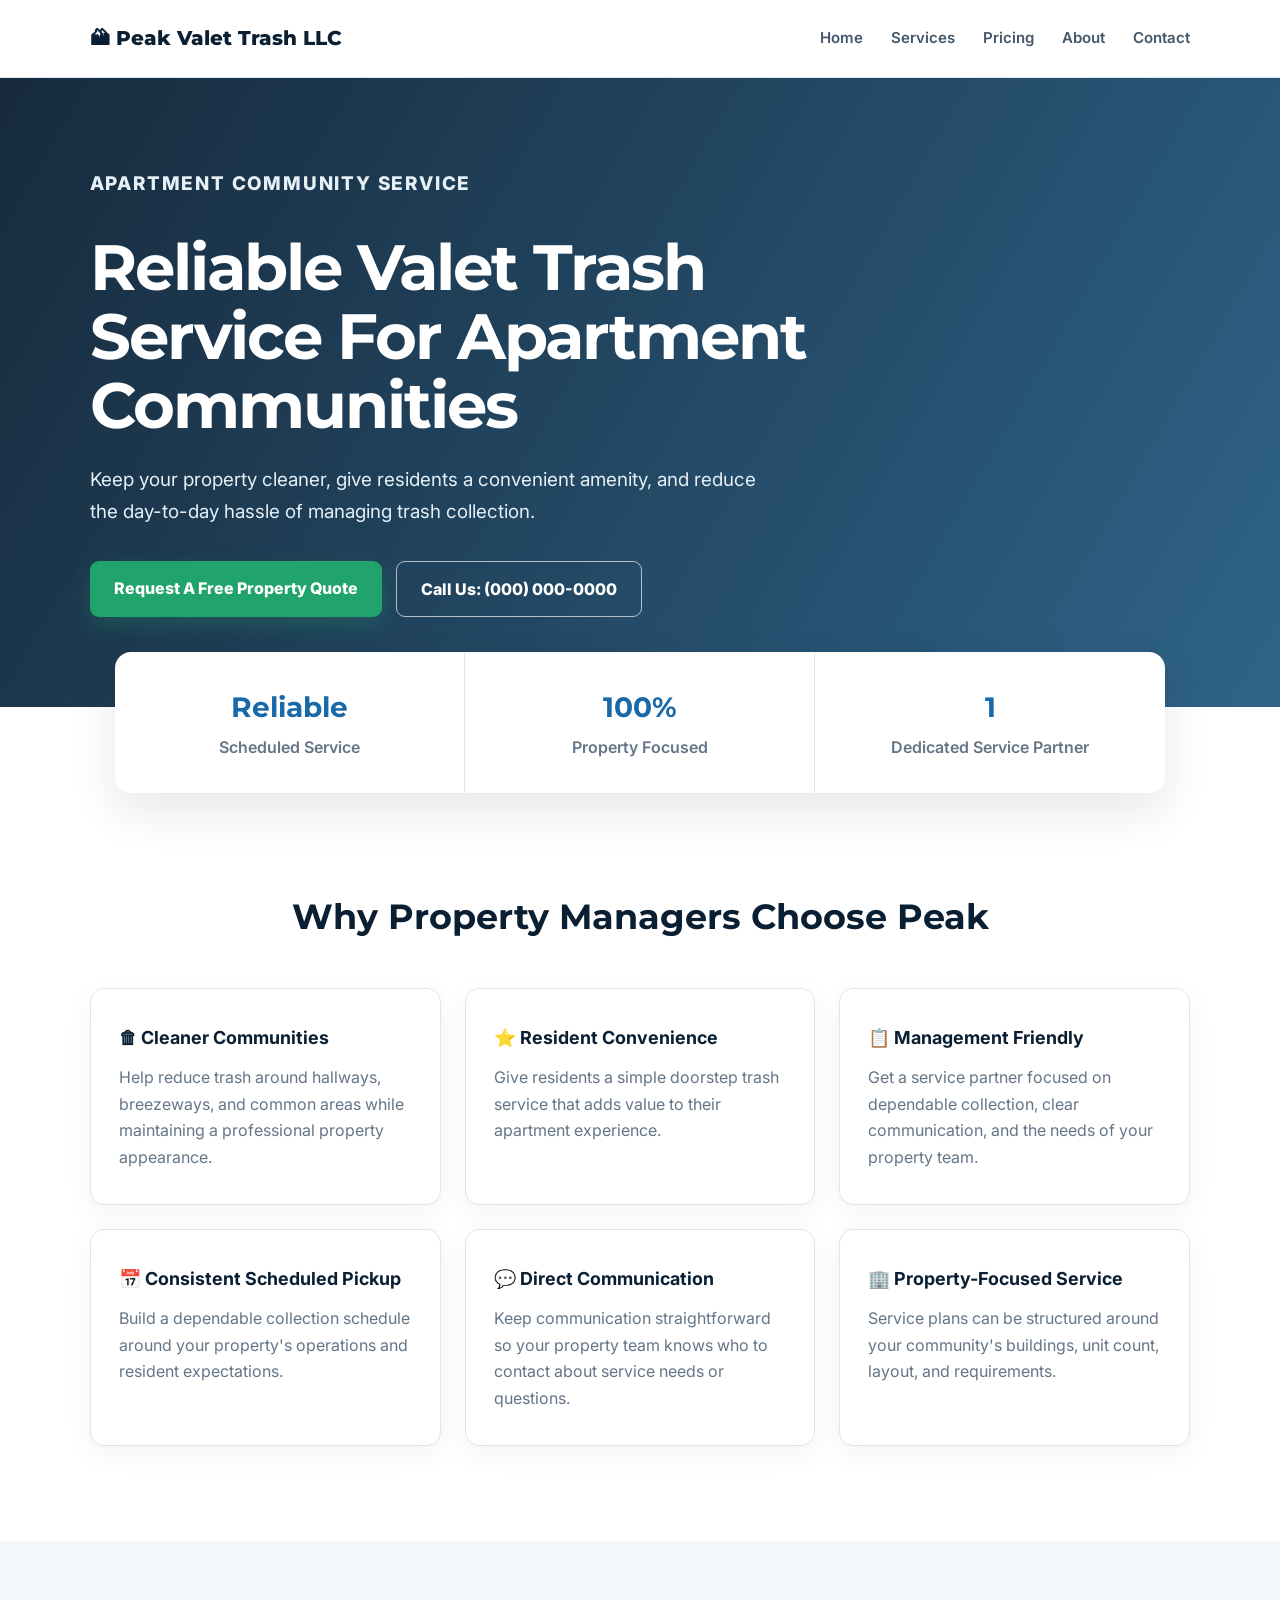
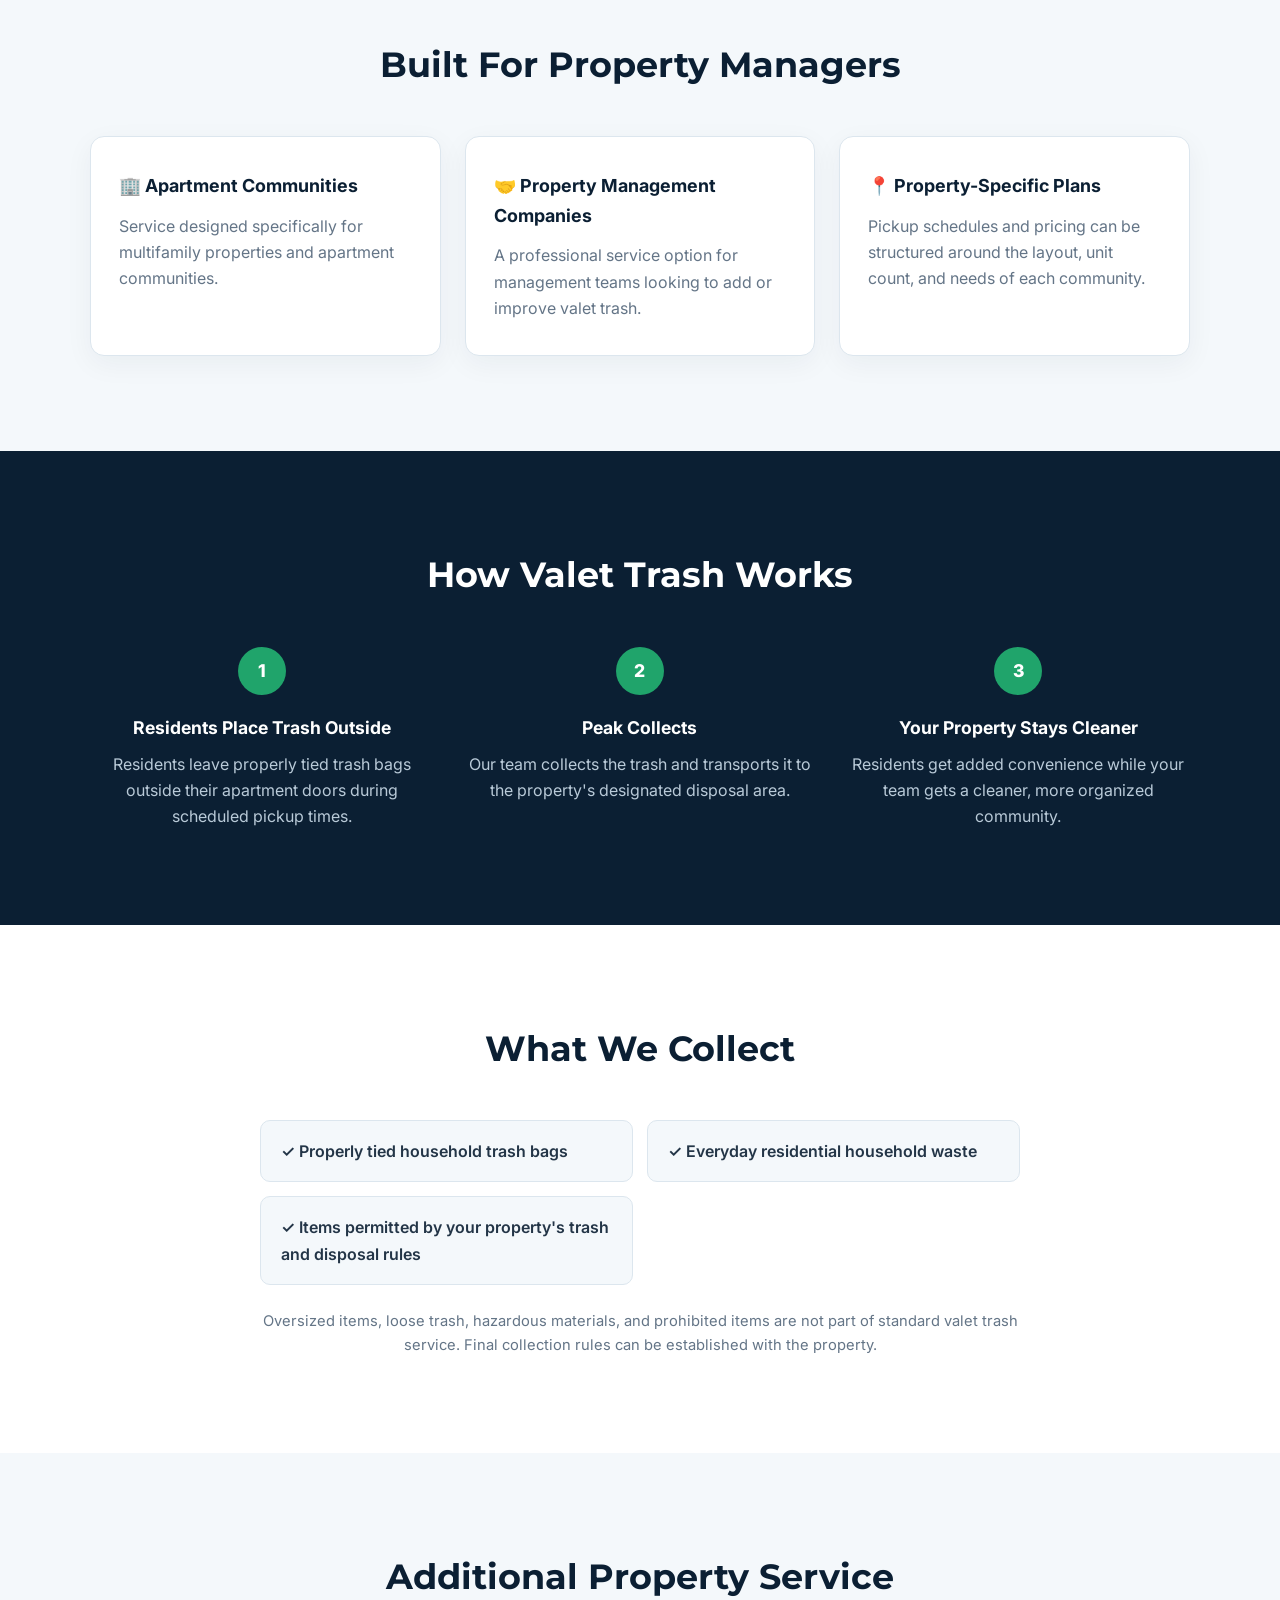
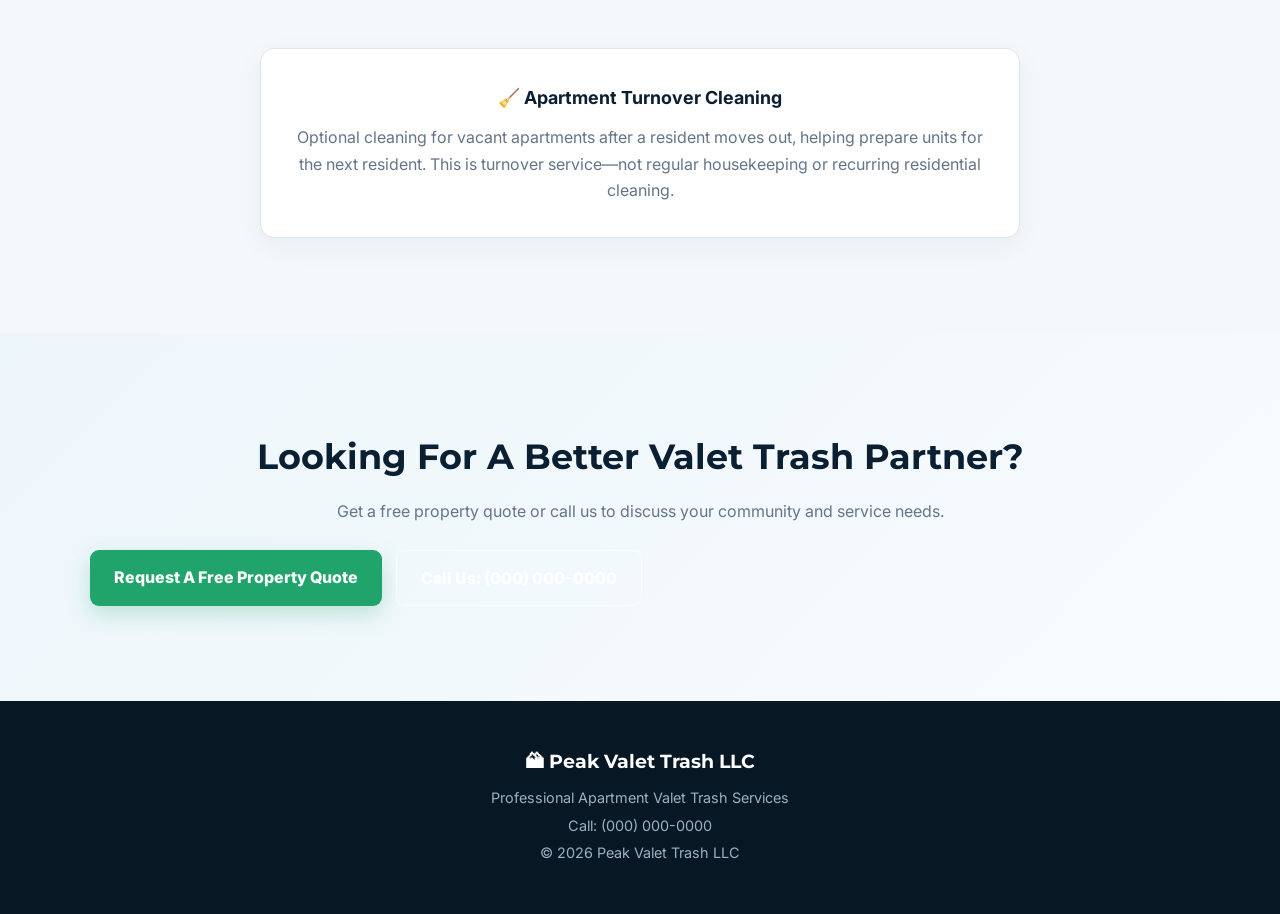
==== commit 60c0ea13: "Add call us option to homepage" ====
--- a/index.html
+++ b/index.html
@@ -25,7 +25,7 @@
 <p>Keep your property cleaner, give residents a convenient amenity, and reduce the day-to-day hassle of managing trash collection.</p>
 <div class="hero-buttons">
 <a href="contact.html" class="btn">Request A Free Property Quote</a>
-<a href="services.html" class="btn-outline">See Our Services</a>
+<a href="tel:0000000000" class="btn-outline">Call Us: (000) 000-0000</a>
 </div>
 </div>
 </section>
@@ -86,13 +86,17 @@
 
 <section class="quote">
 <h2>Looking For A Better Valet Trash Partner?</h2>
-<p>Tell us about your community and request a free property quote.</p>
+<p>Get a free property quote or call us to discuss your community and service needs.</p>
+<div class="hero-buttons">
 <a href="contact.html" class="btn">Request A Free Property Quote</a>
+<a href="tel:0000000000" class="btn-outline">Call Us: (000) 000-0000</a>
+</div>
 </section>
 
 <footer>
 <h3>🏔 Peak Valet Trash LLC</h3>
 <p>Professional Apartment Valet Trash Services</p>
+<p>Call: (000) 000-0000</p>
 <p>© 2026 Peak Valet Trash LLC</p>
 </footer>
 <script src="js/script.js"></script>
